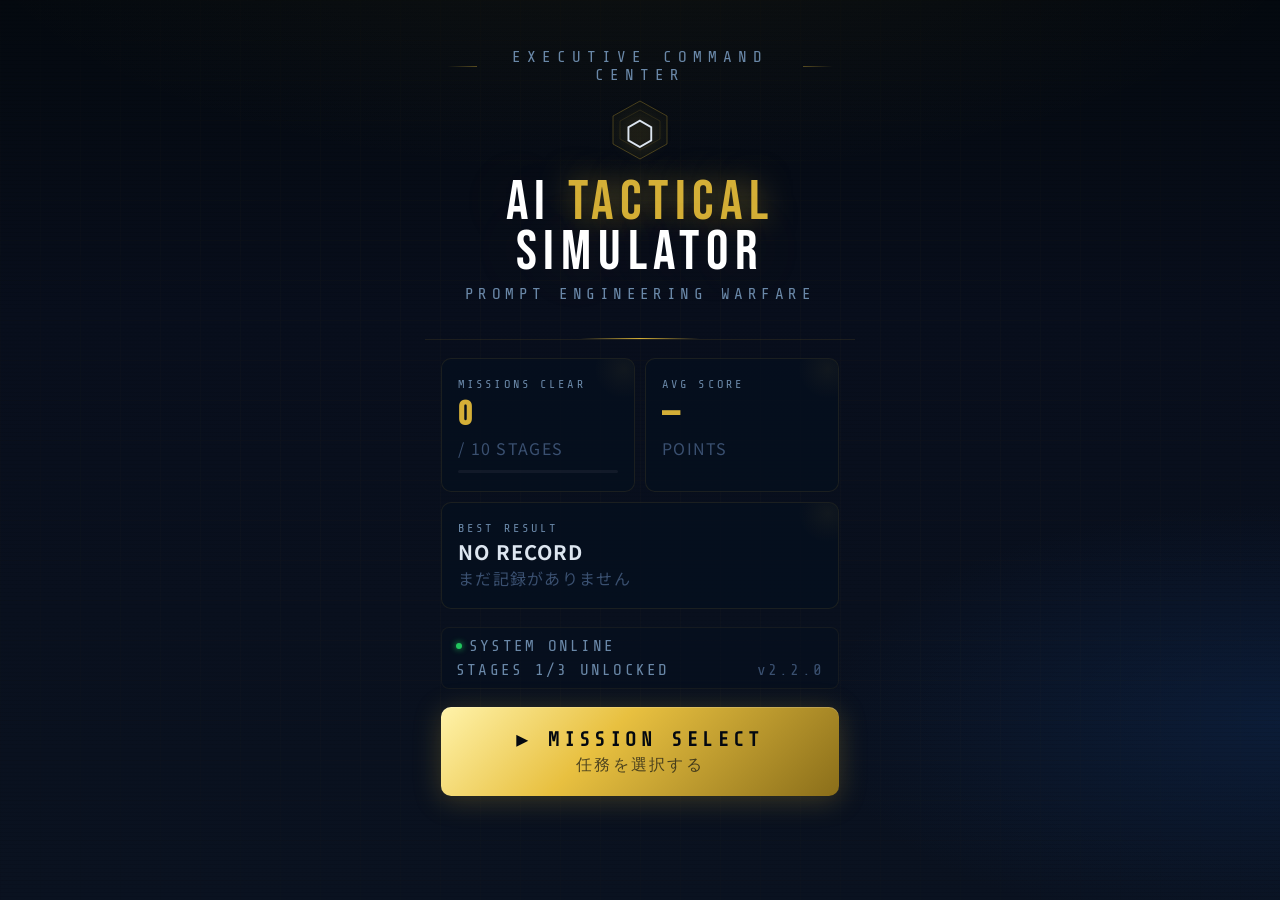
==== index.html @ 7d3348a4 "Add files via upload" ====
<!DOCTYPE html>
<html lang="ja">
<head>
<meta charset="UTF-8">
<meta name="viewport" content="width=device-width, initial-scale=1.0, maximum-scale=1.0">
<title>AI TACTICAL SIMULATOR</title>
<link rel="preconnect" href="https://fonts.googleapis.com">
<link href="https://fonts.googleapis.com/css2?family=Bebas+Neue&family=Noto+Sans+JP:wght@400;700;900&family=Share+Tech+Mono&display=swap" rel="stylesheet">
<link rel="stylesheet" href="style.css">
</head>
<body>

<!-- ── ATMOSPHERIC LAYERS ── -->
<div class="bg-layer"></div>
<div class="bg-grid"></div>
<div class="scanlines"></div>

<!-- ══════════════════════════════════
     BOOT SCREEN
══════════════════════════════════ -->
<div id="screen-boot" class="screen active">
  <div class="boot-hex">
    <svg viewBox="0 0 80 80" fill="none">
      <polygon points="40,4 72,22 72,58 40,76 8,58 8,22" stroke="rgba(212,175,55,.5)" stroke-width="1.5" fill="rgba(212,175,55,.04)"/>
      <polygon points="40,14 62,27 62,53 40,66 18,53 18,27" stroke="rgba(212,175,55,.2)" stroke-width=".8" fill="none"/>
    </svg>
    <span class="boot-hex-icon">⬡</span>
  </div>
  <div class="boot-title">AI <span>TACTICAL</span></div>
  <div class="boot-sub">SIMULATOR — PROMPT WARFARE SYSTEM</div>
  <div class="boot-bar-wrap"><div class="boot-bar" id="boot-bar"></div></div>
  <div class="boot-log" id="boot-log">INITIALIZING...</div>
</div>

<!-- ══════════════════════════════════
     HOME
══════════════════════════════════ -->
<div id="screen-home" class="screen">
  <div class="home-hero">
    <div class="hero-eyebrow">EXECUTIVE COMMAND CENTER</div>
    <div class="home-hex">
      <svg viewBox="0 0 64 64" fill="none">
        <polygon class="home-hex-spin" points="32,3 59,18 59,46 32,61 5,46 5,18" stroke="rgba(212,175,55,.3)" stroke-width="1" fill="rgba(212,175,55,.03)"/>
        <polygon points="32,12 52,23 52,41 32,52 12,41 12,23" stroke="rgba(212,175,55,.18)" stroke-width=".7" fill="none"/>
      </svg>
      <span class="home-hex-icon">⬡</span>
    </div>
    <div class="home-title">AI <span class="accent">TACTICAL</span><br>SIMULATOR</div>
    <div class="home-tagline">PROMPT ENGINEERING WARFARE</div>
  </div>

  <div class="home-stats">
    <div class="stat-card">
      <div class="s-label">MISSIONS CLEAR</div>
      <div class="s-val" id="stat-clear">0</div>
      <div class="s-unit">/ 10 STAGES</div>
      <div class="prog-wrap"><div class="prog-fill" id="prog-fill" style="width:0%"></div></div>
    </div>
    <div class="stat-card">
      <div class="s-label">AVG SCORE</div>
      <div class="s-val" id="stat-avg">—</div>
      <div class="s-unit">POINTS</div>
    </div>
    <div class="stat-card wide">
      <div class="s-label">BEST RESULT</div>
      <div class="s-val dim" id="stat-best">NO RECORD</div>
      <div class="s-unit" id="stat-best-sub">まだ記録がありません</div>
    </div>
  </div>

  <div id="last-result-box" class="last-result" style="display:none">
    <div class="lr-label">◈ LAST MISSION RESULT</div>
    <div class="lr-body" id="last-result-body"></div>
  </div>

  <!-- History -->
  <div class="history-panel" id="history-panel" style="display:none">
    <div class="history-header" onclick="toggleHistory()">
      <span class="history-title">◈ MISSION HISTORY</span>
      <span class="history-toggle" id="hist-toggle">▼</span>
    </div>
    <div class="history-body" id="hist-body"></div>
  </div>

  <div class="sys-bar">
    <div class="sys-dot-wrap">
      <div class="sys-dot"></div>
      <span class="sys-text">SYSTEM ONLINE</span>
    </div>
    <span class="sys-text" id="sys-stage-info">STAGE 01 / UNLOCKED</span>
    <span class="sys-text" style="color:var(--sub2)">v2.2.0</span>
  </div>

  <div class="home-cta">
    <button class="start-btn" onclick="goTo('screen-mission','right')">
      <span class="start-btn-main">▶ MISSION SELECT</span>
      <span class="start-btn-sub">任務を選択する</span>
    </button>
  </div>
</div>

<!-- ══════════════════════════════════
     MISSION SELECT
══════════════════════════════════ -->
<div id="screen-mission" class="screen">
  <div class="mission-topbar">
    <button class="back-btn" onclick="goTo('screen-home','left')">← HOME</button>
    <span class="tag">MISSION SELECT</span>
  </div>
  <div class="mission-head">
    <div class="mission-h2">任務を<span>選択</span>せよ</div>
    <div class="mission-desc">最適なプロンプトを構築し、AIの回答品質を最大化しろ。<br>27通りのコンボを制覇した者だけが次のステージへ進む。</div>
  </div>

  <div class="stage-list" id="stage-list">
    <!-- Stage cards rendered by JS -->
  </div>
</div>

<!-- ══════════════════════════════════
     SIMULATOR
══════════════════════════════════ -->
<div id="screen-sim" class="screen">
  <div class="sim-topbar">
    <button class="back-btn" onclick="goTo('screen-mission','left')">← MISSIONS</button>
    <div class="sim-stage-info">
      <div class="sim-stage-tag"><span class="tag" id="sim-stage-tag">STAGE 01</span></div>
      <div class="sim-title">AI <span>TACTICAL</span> SIM</div>
    </div>
  </div>
  <div class="divider divider-sim"></div>

  <div class="sim-body">
    <div class="original-box">
      <div class="orig-label" id="sim-orig-label">ORIGINAL TEXT — 改善前の文</div>
      <div class="orig-text" id="sim-orig-text">「すみません、資料遅れます。明日出します。」</div>
    </div>

    <div id="form-area">
      <div class="selector-group">
        <div class="selector-label">STANCE <span class="lbl-sub">思考の型</span></div>
        <div class="card-row" id="row-role">
          <div class="choice-card" role="button" tabindex="0" data-group="role" data-val="A1" onclick="selectCard(this)" onkeydown="if(event.key==='Enter'||event.key===' '){event.preventDefault();selectCard(this)}">
            <span class="c-icon">🧊</span><span class="c-name">冷徹</span><span class="c-sub">COLD</span>
          </div>
          <div class="choice-card" role="button" tabindex="0" data-group="role" data-val="A2" onclick="selectCard(this)" onkeydown="if(event.key==='Enter'||event.key===' '){event.preventDefault();selectCard(this)}">
            <span class="c-icon">🔥</span><span class="c-name">情熱</span><span class="c-sub">PASSION</span>
          </div>
          <div class="choice-card" role="button" tabindex="0" data-group="role" data-val="A3" onclick="selectCard(this)" onkeydown="if(event.key==='Enter'||event.key===' '){event.preventDefault();selectCard(this)}">
            <span class="c-icon">🔮</span><span class="c-name">知性</span><span class="c-sub">INTELLECT</span>
          </div>
        </div>
      </div>
      <div class="selector-group">
        <div class="selector-label">SITUATION <span class="lbl-sub">当面の課題</span></div>
        <div class="card-row" id="row-ctx">
          <div class="choice-card" role="button" tabindex="0" data-group="ctx" data-val="B1" onclick="selectCard(this)" onkeydown="if(event.key==='Enter'||event.key===' '){event.preventDefault();selectCard(this)}">
            <span class="c-icon">⏳</span><span class="c-name">期限交渉</span><span class="c-sub">DEADLINE</span>
          </div>
          <div class="choice-card" role="button" tabindex="0" data-group="ctx" data-val="B2" onclick="selectCard(this)" onkeydown="if(event.key==='Enter'||event.key===' '){event.preventDefault();selectCard(this)}">
            <span class="c-icon">🙇</span><span class="c-name">謝罪</span><span class="c-sub">APOLOGY</span>
          </div>
          <div class="choice-card" role="button" tabindex="0" data-group="ctx" data-val="B3" onclick="selectCard(this)" onkeydown="if(event.key==='Enter'||event.key===' '){event.preventDefault();selectCard(this)}">
            <span class="c-icon">🪞</span><span class="c-name">内省・整理</span><span class="c-sub">REFLECT</span>
          </div>
        </div>
      </div>
      <div class="selector-group" style="margin-bottom:0">
        <div class="selector-label">STRATEGY <span class="lbl-sub">攻略の制約</span></div>
        <div class="card-row" id="row-cst">
          <div class="choice-card" role="button" tabindex="0" data-group="cst" data-val="C1" onclick="selectCard(this)" onkeydown="if(event.key==='Enter'||event.key===' '){event.preventDefault();selectCard(this)}">
            <span class="c-icon">📐</span><span class="c-name">3ステップ</span><span class="c-sub">STEPS</span>
          </div>
          <div class="choice-card" role="button" tabindex="0" data-group="cst" data-val="C2" onclick="selectCard(this)" onkeydown="if(event.key==='Enter'||event.key===' '){event.preventDefault();selectCard(this)}">
            <span class="c-icon">🎯</span><span class="c-name">弱点指摘</span><span class="c-sub">WEAKNESS</span>
          </div>
          <div class="choice-card" role="button" tabindex="0" data-group="cst" data-val="C3" onclick="selectCard(this)" onkeydown="if(event.key==='Enter'||event.key===' '){event.preventDefault();selectCard(this)}">
            <span class="c-icon">💡</span><span class="c-name">共感訴求</span><span class="c-sub">EMPATHY</span>
          </div>
        </div>
      </div>

      <div class="prompt-wrap">
        <div class="prompt-box" id="prompt-box">
          <div class="prompt-header">
            <span class="prompt-title">⬡ CURRENT PROMPT — 構築中の指示</span>
            <span class="prompt-status" id="prompt-status">INCOMPLETE</span>
          </div>
          <div class="prompt-body">
            <div class="prompt-line"><span class="pl-key">[System]</span><span class="pl-colon">:</span><span id="pl-role" class="pl-empty">未選択…</span></div>
            <div class="prompt-line"><span class="pl-key">[Context]</span><span class="pl-colon">:</span><span id="pl-ctx" class="pl-empty">未選択…</span></div>
            <div class="prompt-line"><span class="pl-key">[Constraint]</span><span class="pl-colon">:</span><span id="pl-cst" class="pl-empty">未選択…</span></div>
            <div class="prompt-cmd" id="prompt-cmd">
              <span class="cmd-bracket">[命令]：</span><span id="cmd-pre1">以下のダメな回答を、</span><span id="cmd-role" class="cmd-empty-var">{STANCE}</span><span id="cmd-pre2">な語気で、</span><span id="cmd-ctx" class="cmd-empty-var">{SITUATION}</span><span id="cmd-pre3">の文脈に基づき、</span><span id="cmd-cst" class="cmd-empty-var">{STRATEGY}</span><span id="cmd-post">というルールで修正せよ。</span>
            </div>
          </div>
        </div>
      </div>

      <button class="run-btn" id="run-btn" disabled onclick="runAnalysis()">
        <span class="btn-main"><span class="btn-icon">⬡</span> EXECUTE SIMULATION</span>
        <span class="btn-sub">シミュレーション実行</span>
      </button>
    </div>

    <div id="thinking"><span id="think-text"></span><span class="cursor"></span></div>

    <div id="result">
      <div class="score-header">
        <div>
          <div class="score-label">SIMULATION SCORE</div>
          <div class="score-value"><span class="score-big" id="score-num">0</span><span class="score-max">/ 100</span></div>
          <div class="gauge-track"><div class="gauge-fill" id="gauge-fill"></div></div>
          <div class="gauge-labels"><span>0</span><span>25</span><span>50</span><span>75</span><span>100</span></div>
        </div>
        <div class="rank-stamp" id="rank-stamp"></div>
      </div>
      <div class="combo-label" id="combo-label"></div>
      <div class="compare-label">◈ PROMPT COMPARISON — 効果の対比</div>
      <div class="no-prompt-box">
        <div class="bp-tag">✕ NO PROMPT — AIへの丸投げ</div>
        <div class="bp-inst" id="no-prompt-inst">▷ 指示：「いい感じに修正して」</div>
        <div class="bp-answer" id="no-prompt-answer">「すみません、資料の提出が遅れます。明日お渡しいたします。」</div>
        <div class="bp-eval" id="no-prompt-eval">⚠ 評価：平凡。原因・代替案・期限の明示なし。相手に不安を与えるリスクあり。</div>
      </div>
      <div class="with-prompt-box">
        <div class="bp-tag">✔ WITH YOUR TACTICAL PROMPT — 戦略指示あり</div>
        <div class="bp-inst" id="with-inst">▷ 指示：構築中…</div>
        <div class="bp-answer" id="result-text"></div>
      </div>
      <div class="feedback-box" id="feedback-box">
        <div class="box-label" id="fb-label">TACTICAL FEEDBACK — なぜ②が優れているのか</div>
        <div class="fb-body" id="fb-text"></div>
        <div class="fb-points" id="fb-points"></div>
      </div>
      <button class="copy-prompt-btn" id="copy-prompt-btn" onclick="handleCopyPrompt()">
        <span id="copy-btn-icon">⚡</span>
        <span id="copy-btn-text">戦術プロンプトをコピーする</span>
      </button>
      <button class="share-btn" id="share-btn"><span style="font-weight:900;font-size:18px">𝕏</span> 結果をポストする</button>
      <button class="retry-btn" onclick="resetSim()">↩ RE-SIMULATE — 再シミュレーション</button>
    </div>
  </div>
</div>

<!-- Ad Overlay -->
<div id="ad-overlay">
  <div class="ad-box">
    <div class="ad-icon" id="ad-icon">⚙️</div>
    <div class="ad-title" id="ad-title">戦術データを抽出中...</div>
    <div class="ad-sub" id="ad-sub">広告読み込み中。しばらくお待ちください。<br>完了後、プロンプトが自動コピーされます。</div>
    <div class="ad-bar-wrap"><div class="ad-bar" id="ad-bar"></div></div>
    <div class="ad-timer" id="ad-timer">3秒後に解放...</div>
  </div>
</div>

<!-- Stage Eyecatch Overlay -->
<div id="eyecatch-overlay">
  <div class="ec-wipe"></div>
  <div class="ec-line ec-line-top"></div>
  <div class="ec-stage" id="ec-stage-num">STAGE 03</div>
  <div class="ec-title" id="ec-title-text">沈黙の会議室</div>
  <div class="ec-sub" id="ec-sub-text">SILENCE OF THE BOARDROOM</div>
  <div class="ec-line ec-line-bot"></div>
</div>

<!-- Unlock Toast -->
<div class="unlock-toast" id="unlock-toast">
  <span class="ut-icon">🔓</span>
  <div class="ut-text">
    <div class="ut-label">STAGE UNLOCKED</div>
    <div class="ut-title" id="ut-title">新しいミッションが解放された</div>
  </div>
</div>


<script src="data.js"></script>
<script src="script.js"></script>
</body>
</html>
---- style.css ----
*{box-sizing:border-box;margin:0;padding:0}
:root{
  --navy:#06101e;--navy2:#0a1628;--navy3:#0f1e38;
  --gold:#d4af37;--gold2:#f0d060;--gold3:#8a6e1a;--gold4:#fff3aa;
  --text:#dde6f0;--sub:#6a88a8;--sub2:#3a5070;
  --green:#22c55e;--red:#ef4444;--blue:#38bdf8;
  --s-color:#d4af37;--a-color:#60a5fa;--b-color:#a78bfa;--c-color:#f87171;
}
html{min-height:100%;scroll-behavior:smooth}
body{
  background:var(--navy);color:var(--text);
  font-family:'Noto Sans JP',sans-serif;
  min-height:100dvh;overflow-y:auto;-webkit-overflow-scrolling:touch;
  position:relative;overflow-x:hidden;
}

/* ── ATMOSPHERIC BG ── */
.bg-layer{
  position:fixed;inset:0;z-index:0;pointer-events:none;will-change:transform;
  background:
    radial-gradient(ellipse 90% 50% at 50% -10%,rgba(212,175,55,.055) 0%,transparent 60%),
    radial-gradient(ellipse 60% 40% at 100% 80%,rgba(14,40,80,.5) 0%,transparent 60%),
    linear-gradient(180deg,#04090f 0%,#080e1c 35%,#0a1220 100%);
}
.bg-grid{
  position:fixed;inset:0;z-index:0;pointer-events:none;opacity:.035;will-change:transform;
  background-image:
    linear-gradient(rgba(212,175,55,.8) 1px,transparent 1px),
    linear-gradient(90deg,rgba(212,175,55,.8) 1px,transparent 1px);
  background-size:40px 40px;
  mask-image:radial-gradient(ellipse 80% 80% at 50% 50%,black 30%,transparent 100%);
}
.scanlines{
  position:fixed;inset:0;z-index:0;pointer-events:none;
  background:repeating-linear-gradient(0deg,transparent,transparent 3px,rgba(0,0,0,.06) 3px,rgba(0,0,0,.06) 4px);
}

/* ══════════════════════════════════
   JOJO THEME — STAGE 03
══════════════════════════════════ */
/* ── Keyframes ── */
@keyframes gogoAnim{0%,100%{opacity:.32;transform:rotate(-13deg) scale(1)}50%{opacity:.52;transform:rotate(-13deg) scale(1.05)}}
@keyframes dodoAnim{0%,100%{opacity:.28;transform:rotate(13deg) scale(1)}50%{opacity:.46;transform:rotate(13deg) scale(1.05)}}
@keyframes jojoCardPulse{0%,100%{box-shadow:5px 5px 0 #000,0 0 0 rgba(255,234,0,0)}50%{box-shadow:5px 5px 0 #000,0 0 22px rgba(255,234,0,.55)}}
@keyframes jojoSelectFlash{0%{filter:brightness(1)}25%{filter:brightness(2.8)}100%{filter:brightness(1)}}
@keyframes jojoTitleWave{0%,100%{text-shadow:4px 4px 0 #ffea00,8px 8px 0 #000,0 0 40px rgba(255,234,0,.25)}50%{text-shadow:4px 4px 0 #ff0033,8px 8px 0 #000,0 0 55px rgba(255,0,51,.4)}}
@keyframes jojoRunPulse{0%,100%{box-shadow:5px 5px 0 #000,0 4px 22px rgba(255,234,0,.35)}50%{box-shadow:5px 5px 0 #000,0 4px 55px rgba(255,234,0,.8),0 0 0 3px rgba(255,234,0,.18)}}
@keyframes jojoHatchMove{from{background-position:0 0}to{background-position:28px 28px}}
@keyframes jojoSRankBurst{0%{opacity:0;transform:rotate(-3deg) scale(0)}40%{opacity:1;transform:rotate(-3deg) scale(1.3)}70%{transform:rotate(-3deg) scale(.95)}100%{transform:rotate(-3deg) scale(1);opacity:1}}
@keyframes jojoSRankGlow{0%,100%{box-shadow:5px 5px 0 #000,0 0 20px rgba(255,234,0,.5)}50%{box-shadow:5px 5px 0 #000,0 0 60px rgba(255,234,0,1),0 0 100px rgba(255,234,0,.4)}}
@keyframes jojoCardBorderFlash{0%,100%{border-color:rgba(255,234,0,.35)}50%{border-color:#ffea00}}

/* ── Base ── */
body.jojo-theme{
  background:#06000f;
  --gold:#ffea00;--gold2:#ffe44d;--gold3:#c8a000;--gold4:#fffacc;
  --navy:#06000f;--navy2:#0e0020;--navy3:#180038;
  --text:#f5f0ff;--sub:#c0a0e0;--sub2:#7a5aa0;
  --s-color:#ffea00;--a-color:#ff0033;--b-color:#cc00ff;--c-color:#888;
}

/* ── 背景 ── */
body.jojo-theme .bg-layer{
  background:
    radial-gradient(ellipse 80% 50% at 50% 0%,rgba(255,234,0,.07) 0%,transparent 55%),
    radial-gradient(ellipse 60% 60% at 0% 100%,rgba(180,0,80,.22) 0%,transparent 55%),
    radial-gradient(ellipse 50% 40% at 100% 0%,rgba(120,0,200,.16) 0%,transparent 50%),
    linear-gradient(180deg,#020006 0%,#06000f 45%,#0b0020 100%);
}

/* ── ハッチング斜線 (荒木風) ── */
body.jojo-theme .bg-grid{
  background-image:
    repeating-linear-gradient(
      -52deg,
      transparent,
      transparent 10px,
      rgba(255,234,0,.028) 10px,
      rgba(255,234,0,.028) 11px
    ),
    repeating-linear-gradient(
      38deg,
      transparent,
      transparent 18px,
      rgba(180,0,80,.018) 18px,
      rgba(180,0,80,.018) 19px
    );
  background-size:auto;
  opacity:1;
  animation:jojoHatchMove 8s linear infinite;
}

/* ── ゴゴゴゴ — 縦1列、画面左を支配 ── */
body.jojo-theme .bg-layer::before{
  content:'ゴ\Aゴ\Aゴ\Aゴ\Aゴ\Aゴ\Aゴ\Aゴ\Aゴ\Aゴ';
  white-space:pre;
  position:fixed;left:-4px;top:0%;
  font-family:'Noto Sans JP',sans-serif;font-weight:900;
  font-size:64px;letter-spacing:-.08em;line-height:1.1;
  color:rgba(255,234,0,.32);
  transform:rotate(-12deg);
  pointer-events:none;z-index:0;
  text-shadow:3px 3px 0 rgba(0,0,0,.9),-1px -1px 0 rgba(255,0,51,.15);
  animation:gogoAnim 2.8s ease-in-out infinite;
}
/* ── ドドドド — 右を支配 ── */
body.jojo-theme .bg-layer::after{
  content:'ド\Aド\Aド\Aド\Aド\Aド\Aド\Aド\Aド\Aド';
  white-space:pre;
  position:fixed;right:-4px;bottom:0%;
  font-family:'Noto Sans JP',sans-serif;font-weight:900;
  font-size:64px;letter-spacing:-.08em;line-height:1.1;
  color:rgba(255,0,51,.30);
  transform:rotate(12deg);
  pointer-events:none;z-index:0;
  text-shadow:3px 3px 0 rgba(0,0,0,.9),-1px -1px 0 rgba(255,234,0,.15);
  animation:dodoAnim 3.2s ease-in-out infinite;
}

body.jojo-theme .scanlines{
  background:repeating-linear-gradient(0deg,transparent,transparent 2px,rgba(80,0,120,.045) 2px,rgba(80,0,120,.045) 3px);
}

/* ── タイトル ── */
body.jojo-theme .sim-title{
  -webkit-text-stroke:3px #000;
  color:#fff;
  animation:jojoTitleWave 3.5s ease-in-out infinite;
  letter-spacing:.2em;
}
body.jojo-theme .sim-title span{color:#ffea00;-webkit-text-stroke:3px #000;}

/* ── タグ・ナビ ── */
body.jojo-theme .tag{color:#ffea00;border:2px solid rgba(255,234,0,.6);background:rgba(255,234,0,.1);font-weight:700;box-shadow:3px 3px 0 #000;letter-spacing:.3em;}
body.jojo-theme .divider{background:linear-gradient(90deg,transparent,#ffea00 25%,#ff0033 50%,#ffea00 75%,transparent);height:2px;opacity:.6;}
body.jojo-theme .back-btn{color:rgba(255,234,0,.75);border:2px solid rgba(255,234,0,.35);box-shadow:3px 3px 0 #000;}
body.jojo-theme .back-btn:hover{color:#ffea00;border-color:#ffea00;box-shadow:4px 4px 0 #000;}
body.jojo-theme .selector-label{color:#ffea00;-webkit-text-stroke:.5px #000;text-shadow:2px 2px 0 rgba(0,0,0,.9);}
body.jojo-theme .selector-label::before{background:#ffea00;box-shadow:0 0 8px #ffea00;}

/* ── カード：コミックパネル枠 ── */
body.jojo-theme .choice-card{
  border:3px solid rgba(255,234,0,.4);
  box-shadow:6px 6px 0 #000;
  background:linear-gradient(160deg,rgba(22,0,44,.97),rgba(12,0,28,.97));
  border-radius:4px;
  outline:1px solid rgba(0,0,0,.8);
  outline-offset:-4px;
  transition:transform .15s,box-shadow .15s,border-color .15s;
  animation:jojoCardBorderFlash 2.4s ease-in-out infinite;
}
body.jojo-theme .choice-card:nth-child(2){animation-delay:.5s}
body.jojo-theme .choice-card:nth-child(3){animation-delay:1s}
body.jojo-theme .card-row.has-sel .choice-card{animation:none}
body.jojo-theme .choice-card .c-name{font-size:13px;-webkit-text-stroke:.3px #000;}
body.jojo-theme .choice-card .c-sub{color:rgba(255,234,0,.6);font-size:10px;letter-spacing:.2em;}
body.jojo-theme .choice-card:hover:not(.selected){
  border-color:#ffea00;
  box-shadow:6px 6px 0 #000,0 0 24px rgba(255,234,0,.4);
  transform:translateY(-4px) translateX(-2px);
  outline-color:rgba(255,234,0,.3);
}
body.jojo-theme .choice-card.selected{
  background:linear-gradient(145deg,#c8a000,#ffea00,#ffe000)!important;
  box-shadow:6px 6px 0 #000,0 0 40px rgba(255,234,0,.7)!important;
  border:3px solid #000!important;
  outline:2px solid #ffea00!important;
  animation:jojoSelectFlash .3s ease,jojoCardPulse 1.8s ease-in-out infinite .3s!important;
}
body.jojo-theme .choice-card.selected .c-name{color:#000!important;-webkit-text-fill-color:#000!important;-webkit-text-stroke:.4px rgba(0,0,0,.5)!important;font-weight:900!important;}
body.jojo-theme .choice-card.selected .c-sub{color:rgba(0,0,0,.55)!important;-webkit-text-fill-color:rgba(0,0,0,.55)!important;}
body.jojo-theme .card-row.has-sel .choice-card:not(.selected){opacity:.18;box-shadow:3px 3px 0 #000;border-color:rgba(255,255,255,.04)!important;animation:none!important;}

/* ── Prompt box ── */
body.jojo-theme .prompt-box{border:2px solid rgba(255,234,0,.35);box-shadow:4px 4px 0 #000;}
body.jojo-theme .prompt-box.active{border-color:#ffea00;box-shadow:4px 4px 0 #000,0 0 30px rgba(255,234,0,.18);}
body.jojo-theme .prompt-header{background:rgba(255,234,0,.08);}
body.jojo-theme .prompt-title{color:#ffea00;}
body.jojo-theme .prompt-status.ready{color:#ffea00;text-shadow:0 0 10px rgba(255,234,0,.7);}
body.jojo-theme .original-box{border-left:4px solid rgba(255,0,51,.65);box-shadow:4px 4px 0 rgba(0,0,0,.8);}

/* ── Run ボタン ── */
body.jojo-theme .run-btn{
  background:linear-gradient(135deg,#fffacc 0%,#ffea00 30%,#e0c000 65%,#b89000 100%);
  box-shadow:6px 6px 0 #000,0 4px 22px rgba(255,234,0,.3);
  border-radius:4px;border:3px solid #000;
  animation:jojoRunPulse 1.8s ease-in-out infinite;
  outline:1px solid rgba(255,234,0,.5);outline-offset:2px;
}
body.jojo-theme .run-btn:not(:disabled):hover{transform:translateY(-3px) translateX(-2px);box-shadow:9px 9px 0 #000,0 8px 50px rgba(255,234,0,.7);animation:none;}
body.jojo-theme .run-btn:not(:disabled):active{transform:translateY(3px) translateX(3px);box-shadow:2px 2px 0 #000;animation:none;}
body.jojo-theme .run-btn:disabled{box-shadow:3px 3px 0 #000;animation:none;outline:none;}
body.jojo-theme .run-btn .btn-main{-webkit-text-stroke:.5px rgba(0,0,0,.5);}

/* ── Thinking ── */
body.jojo-theme #thinking{border-left:4px solid #ffea00;box-shadow:4px 4px 0 #000;background:rgba(8,0,18,.98);}
body.jojo-theme #think-text{color:#ffea00;}
body.jojo-theme .cursor{background:#ffea00;}

/* ── Score / Result ── */
body.jojo-theme .score-header{border-top:4px solid #ffea00;box-shadow:5px 5px 0 #000;}
body.jojo-theme .score-label{color:#ffea00;}
body.jojo-theme .score-big{color:#ffea00;-webkit-text-stroke:2px #000;text-shadow:4px 4px 0 #000;}
body.jojo-theme .score-max{color:rgba(255,234,0,.5);}

/* ── Sランク専用：スタンプが狂ったようにグローする ── */
body.jojo-theme .rank-stamp{-webkit-text-stroke:1.5px #000;box-shadow:4px 4px 0 #000;}
body.jojo-theme .rank-stamp.pop[style*="#d4af37"]{
  animation:stamp .38s cubic-bezier(.175,.885,.32,1.9) forwards,jojoSRankGlow 1.2s ease-in-out infinite .4s!important;
}

/* ── With-prompt / Feedback ── */
body.jojo-theme .with-prompt-box{border:2px solid #ffea00;box-shadow:5px 5px 0 #000;}
body.jojo-theme .with-prompt-box .bp-tag{background:rgba(255,234,0,.15);color:#ffea00;border-color:rgba(255,234,0,.55);box-shadow:2px 2px 0 #000;}
body.jojo-theme .feedback-box{border-left:4px solid #ffea00;box-shadow:5px 5px 0 #000;}
body.jojo-theme .box-label{color:#ffea00;text-shadow:2px 2px 0 rgba(0,0,0,.9);}
body.jojo-theme .box-label::before{background:#ffea00;box-shadow:0 0 8px #ffea00;}

/* ── Buttons ── */
body.jojo-theme .share-btn{border:2px solid #1d9bf0;box-shadow:4px 4px 0 #000;}
body.jojo-theme .retry-btn{border:2px solid rgba(255,234,0,.3);box-shadow:4px 4px 0 #000;color:rgba(255,234,0,.65);}
body.jojo-theme .retry-btn:hover{border-color:#ffea00;color:#ffea00;box-shadow:4px 4px 0 #000,0 0 16px rgba(255,234,0,.35);}

/* ── Misc ── */
body.jojo-theme .stat-card{border-color:rgba(255,234,0,.18);box-shadow:4px 4px 0 #000;}
body.jojo-theme .last-result{border-left:4px solid #ffea00;box-shadow:4px 4px 0 #000;}
body.jojo-theme .s-val{color:#ffea00;text-shadow:2px 2px 0 rgba(0,0,0,.7);}
body.jojo-theme .s-label{color:#c0a0e0;}
body.jojo-theme .unlock-toast{border:2px solid #ffea00;box-shadow:6px 6px 0 #000,0 0 30px rgba(255,234,0,.3);}
body.jojo-theme .ut-label{color:#ffea00;}
body.jojo-theme .home-hex-spin{stroke:rgba(255,234,0,.55)!important;}

/* stage card in mission screen when jojo bg is gone — keep neutral */

/* ══════════════════════════════════
   STAGE EYECATCH — 共通＋ジョジョ専用
══════════════════════════════════ */
#eyecatch-overlay{
  position:fixed;inset:0;z-index:9500;
  display:flex;flex-direction:column;align-items:center;justify-content:center;
  pointer-events:none;
  opacity:0;
}
/* 背景ワイプ — 左から右に黒が走る */
#eyecatch-overlay .ec-wipe{
  position:absolute;inset:0;
  background:#000;
  transform:scaleX(0);transform-origin:left center;
}
/* ステージ番号 */
#eyecatch-overlay .ec-stage{
  font-family:'Share Tech Mono',monospace;
  font-size:clamp(12px,3vw,16px);letter-spacing:.5em;
  color:rgba(255,255,255,.5);
  margin-bottom:8px;
  opacity:0;transform:translateY(12px);
  position:relative;z-index:1;
}
/* メインタイトル */
#eyecatch-overlay .ec-title{
  font-family:'Bebas Neue',sans-serif;
  font-size:clamp(32px,10vw,52px);
  letter-spacing:.12em;line-height:1;
  color:#fff;text-align:center;
  padding:0 20px;
  opacity:0;transform:translateY(20px) scaleY(.85);
  position:relative;z-index:1;
}
/* サブライン */
#eyecatch-overlay .ec-sub{
  font-family:'Share Tech Mono',monospace;
  font-size:clamp(10px,2.5vw,13px);letter-spacing:.3em;
  color:rgba(255,255,255,.45);
  margin-top:10px;
  opacity:0;transform:translateY(8px);
  position:relative;z-index:1;
}
/* ホリゾンタルライン */
#eyecatch-overlay .ec-line{
  position:absolute;left:0;right:0;height:2px;
  background:linear-gradient(90deg,transparent,currentColor,transparent);
  opacity:0;transform:scaleX(0);
}
#eyecatch-overlay .ec-line-top{top:calc(50% - 60px);color:rgba(255,255,255,.3);}
#eyecatch-overlay .ec-line-bot{bottom:calc(50% - 60px);color:rgba(255,255,255,.3);}

/* ── ジョジョ専用スタイル ── */
#eyecatch-overlay.jojo-ec .ec-wipe{background:#0a001a;}
#eyecatch-overlay.jojo-ec .ec-stage{color:rgba(255,234,0,.7);letter-spacing:.6em;}
#eyecatch-overlay.jojo-ec .ec-title{
  color:#ffea00;
  -webkit-text-stroke:3px #000;
  text-shadow:6px 6px 0 #000,0 0 60px rgba(255,234,0,.5);
}
#eyecatch-overlay.jojo-ec .ec-sub{color:rgba(255,234,0,.5);}
#eyecatch-overlay.jojo-ec .ec-line-top,
#eyecatch-overlay.jojo-ec .ec-line-bot{color:#ffea00;opacity:.0;}
/* ゴゴゴ背景文字 */
#eyecatch-overlay.jojo-ec::before{
  content:'ゴ\Aゴ\Aゴ\Aゴ\Aゴ\Aゴ\Aゴ\Aゴ';
  white-space:pre;
  position:absolute;left:-8px;top:0;
  font-family:'Noto Sans JP',sans-serif;font-weight:900;
  font-size:72px;letter-spacing:-.08em;line-height:1.08;
  color:rgba(255,234,0,.22);
  transform:rotate(-12deg);
  pointer-events:none;
  text-shadow:3px 3px 0 rgba(0,0,0,.9);
}
#eyecatch-overlay.jojo-ec::after{
  content:'ド\Aド\Aド\Aド\Aド\Aド\Aド\Aド';
  white-space:pre;
  position:absolute;right:-8px;bottom:0;
  font-family:'Noto Sans JP',sans-serif;font-weight:900;
  font-size:72px;letter-spacing:-.08em;line-height:1.08;
  color:rgba(255,0,51,.22);
  transform:rotate(12deg);
  pointer-events:none;
  text-shadow:3px 3px 0 rgba(0,0,0,.9);
}

/* ── SCREEN SYSTEM ── */
.screen{
  display:none;width:100%;max-width:430px;margin:0 auto;
  padding:0 0 90px;position:relative;z-index:1;
}
.screen.active{display:block}
/* slide transitions */
.screen.slide-in-right{animation:slideInR .32s cubic-bezier(.22,1,.36,1) both}
.screen.slide-in-left{animation:slideInL .32s cubic-bezier(.22,1,.36,1) both}
.screen.slide-out-right{animation:slideOutR .24s ease-in both}
.screen.slide-out-left{animation:slideOutL .24s ease-in both}
@keyframes slideInR{from{opacity:0;transform:translateX(40px)}to{opacity:1;transform:none}}
@keyframes slideInL{from{opacity:0;transform:translateX(-40px)}to{opacity:1;transform:none}}
@keyframes slideOutR{from{opacity:1;transform:none}to{opacity:0;transform:translateX(40px)}}
@keyframes slideOutL{from{opacity:1;transform:none}to{opacity:0;transform:translateX(-40px)}}

/* ── SHARED ── */
.tag{
  display:inline-block;font-size:16px;letter-spacing:.28em;
  color:var(--gold);border:1px solid rgba(212,175,55,.3);
  border-radius:2px;padding:3px 10px;background:rgba(212,175,55,.05);
  font-family:'Share Tech Mono',monospace;
}
.divider{height:1px;background:linear-gradient(90deg,transparent,rgba(212,175,55,.35) 30%,rgba(212,175,55,.35) 70%,transparent)}
.back-btn{
  display:inline-flex;align-items:center;gap:6px;
  font-size:20px;letter-spacing:.16em;color:rgba(212,175,55,.55);
  background:transparent;border:1px solid rgba(212,175,55,.15);
  border-radius:5px;padding:10px 16px;cursor:pointer;
  transition:all .2s;font-family:'Share Tech Mono',monospace;
}
.back-btn:hover{color:var(--gold);border-color:rgba(212,175,55,.4);background:rgba(212,175,55,.04)}
.back-btn svg{width:10px;height:10px;fill:currentColor}

/* ══════════════════════════════════
   BOOT SCREEN
══════════════════════════════════ */
#screen-boot{
  position:fixed;inset:0;z-index:9000;
  display:flex;flex-direction:column;align-items:center;justify-content:center;
  background:var(--navy);max-width:none;padding:0;
}
#screen-boot.active{display:flex}
.boot-hex{
  width:80px;height:80px;position:relative;
  display:flex;align-items:center;justify-content:center;margin-bottom:24px;
}
.boot-hex svg{position:absolute;inset:0;width:100%;height:100%}
.boot-hex-icon{font-size:40px;position:relative;z-index:1}
.boot-title{font-family:'Bebas Neue',sans-serif;font-size:40px;letter-spacing:.2em;color:#fff;margin-bottom:4px}
.boot-title span{color:var(--gold)}
.boot-sub{font-size:20px;letter-spacing:.3em;color:var(--sub);font-family:'Share Tech Mono',monospace;margin-bottom:40px}
.boot-bar-wrap{width:200px;height:3px;background:rgba(255,255,255,.07);border-radius:99px;overflow:hidden;margin-bottom:14px}
.boot-bar{height:100%;width:0%;background:linear-gradient(90deg,var(--gold3),var(--gold),var(--gold2));border-radius:99px;transition:width .05s linear}
.boot-log{font-size:20px;letter-spacing:.1em;color:var(--sub);font-family:'Share Tech Mono',monospace;height:16px;text-align:center}

/* ══════════════════════════════════
   HOME
══════════════════════════════════ */
.home-hero{
  position:relative;padding:48px 22px 36px;text-align:center;
  border-bottom:1px solid rgba(212,175,55,.1);overflow:hidden;
}
.home-hero::after{
  content:'';position:absolute;bottom:0;left:50%;transform:translateX(-50%);
  width:120px;height:1px;
  background:linear-gradient(90deg,transparent,var(--gold),transparent);
}
.hero-eyebrow{
  font-size:16px;letter-spacing:.38em;color:var(--sub);
  font-family:'Share Tech Mono',monospace;margin-bottom:14px;
  display:flex;align-items:center;justify-content:center;gap:12px;
}
.hero-eyebrow::before,.hero-eyebrow::after{
  content:'';height:1px;width:36px;
  background:linear-gradient(90deg,transparent,rgba(212,175,55,.4));
}
.hero-eyebrow::after{transform:scaleX(-1)}
.home-hex{
  width:64px;height:64px;margin:0 auto 16px;
  position:relative;display:flex;align-items:center;justify-content:center;
}
.home-hex svg{position:absolute;inset:0;width:100%;height:100%}
.home-hex-spin{animation:hexRotate 20s linear infinite;transform-origin:center}
.home-hex-icon{font-size:34px;position:relative;z-index:1;filter:drop-shadow(0 0 8px rgba(212,175,55,.6))}
@keyframes hexRotate{to{transform:rotate(360deg)}}
.home-title{
  font-family:'Bebas Neue',sans-serif;
  font-size:clamp(40px,11vw,56px);
  letter-spacing:.12em;line-height:.9;color:#fff;
  text-shadow:0 0 60px rgba(212,175,55,.15);margin-bottom:6px;
}
.home-title .accent{
  color:var(--gold);
  text-shadow:0 0 30px rgba(212,175,55,.5),0 0 80px rgba(212,175,55,.15);
}
.home-tagline{font-size:16px;letter-spacing:.28em;color:var(--sub);font-family:'Share Tech Mono',monospace}

/* stats */
.home-stats{padding:18px 16px;display:grid;grid-template-columns:1fr 1fr;gap:10px}
.stat-card{
  background:rgba(6,16,30,.8);border:1px solid rgba(212,175,55,.1);
  border-radius:10px;padding:18px 16px;position:relative;overflow:hidden;
  transition:border-color .25s,transform .25s;
}
.stat-card:hover{border-color:rgba(212,175,55,.25);transform:translateY(-1px)}
.stat-card::after{
  content:'';position:absolute;top:-20px;right:-20px;
  width:60px;height:60px;border-radius:50%;
  background:radial-gradient(circle,rgba(212,175,55,.06),transparent 70%);
}
.stat-card.wide{grid-column:1/-1}
.s-label{font-size:12px;letter-spacing:.26em;color:var(--sub);font-family:'Share Tech Mono',monospace;margin-bottom:7px}
.s-val{font-size:34px;font-weight:900;color:var(--gold);line-height:1;font-family:'Bebas Neue',sans-serif;letter-spacing:.05em}
.s-val.dim{color:var(--text);font-size:20px;margin-top:2px;font-family:'Noto Sans JP',sans-serif;font-weight:700}
.s-unit{font-size:16px;color:var(--sub2);margin-top:4px;letter-spacing:.08em}
.prog-wrap{margin-top:10px;height:3px;background:rgba(255,255,255,.05);border-radius:99px;overflow:hidden}
.prog-fill{height:100%;border-radius:99px;background:linear-gradient(90deg,var(--gold3),var(--gold),var(--gold2));transition:width 1s cubic-bezier(.22,1,.36,1)}

/* last result */
.last-result{
  margin:0 16px 14px;background:rgba(6,16,30,.8);
  border:1px solid rgba(212,175,55,.15);border-left:3px solid var(--gold);
  border-radius:10px;padding:14px 16px;
}
.lr-label{font-size:12px;letter-spacing:.26em;color:var(--gold);font-family:'Share Tech Mono',monospace;margin-bottom:8px}
.lr-body{font-size:12px;color:var(--sub);line-height:1.85}
.lr-body span{color:var(--text);font-weight:700}

/* history panel */
.history-panel{
  margin:0 16px 14px;
  background:rgba(6,16,30,.8);border:1px solid rgba(212,175,55,.1);border-radius:10px;overflow:hidden;
}
.history-header{
  display:flex;align-items:center;justify-content:space-between;
  padding:10px 14px;border-bottom:1px solid rgba(212,175,55,.08);
  background:rgba(212,175,55,.04);cursor:pointer;
  transition:background .2s;
}
.history-header:hover{background:rgba(212,175,55,.07)}
.history-title{font-size:16px;letter-spacing:.22em;color:var(--gold);font-family:'Share Tech Mono',monospace}
.history-toggle{font-size:14px;color:var(--sub);transition:transform .3s}
.history-toggle.open{transform:rotate(180deg)}
.history-body{max-height:0;overflow:hidden;transition:max-height .4s cubic-bezier(.22,1,.36,1)}
.history-body.open{max-height:400px}
.history-item{
  display:flex;align-items:center;justify-content:space-between;
  padding:10px 14px;border-bottom:1px solid rgba(255,255,255,.04);
  font-size:12px;transition:background .15s;
}
.history-item:last-child{border-bottom:none}
.history-item:hover{background:rgba(212,175,55,.03)}
.hi-combo{color:var(--sub);font-size:14px}
.hi-combo span{color:var(--text);font-weight:700}
.hi-score{display:flex;align-items:center;gap:6px}
.hi-pts{font-family:'Bebas Neue',sans-serif;font-size:12px;color:var(--gold)}
.hi-rank{font-size:16px;font-family:'Share Tech Mono',monospace;padding:2px 6px;border-radius:3px;border:1px solid currentColor}

/* system status */
.sys-bar{
  margin:0 16px 18px;padding:9px 14px;
  background:rgba(6,16,30,.6);border:1px solid rgba(212,175,55,.07);border-radius:8px;
  display:flex;align-items:center;justify-content:space-between;flex-wrap:wrap;gap:6px;
}
.sys-dot-wrap{display:flex;align-items:center;gap:7px}
.sys-dot{width:6px;height:6px;border-radius:50%;background:var(--green);box-shadow:0 0 6px var(--green);animation:dotBlink 2.5s ease-in-out infinite}
@keyframes dotBlink{0%,100%{opacity:1}50%{opacity:.4}}
.sys-text{font-size:16px;letter-spacing:.14em;color:var(--sub);font-family:'Share Tech Mono',monospace}

/* start btn */
.home-cta{padding:0 16px}
.start-btn{
  width:100%;padding:20px 20px;border:none;border-radius:10px;
  background:linear-gradient(135deg,var(--gold4) 0%,#e8c040 40%,var(--gold3) 100%);
  color:#030810;font-family:'Share Tech Mono',monospace;cursor:pointer;
  box-shadow:0 4px 28px rgba(212,175,55,.25),0 1px 0 rgba(255,255,255,.18) inset;
  transition:transform .12s,box-shadow .15s;
  position:relative;overflow:hidden;
  display:flex;flex-direction:column;align-items:center;gap:4px;
}
.start-btn::before{
  content:'';position:absolute;inset:0;
  background:linear-gradient(120deg,transparent 20%,rgba(255,255,255,.25) 50%,transparent 80%);
  transform:translateX(-100%);animation:btnShine 3.5s ease-in-out infinite;
}
@keyframes btnShine{0%,55%,100%{transform:translateX(-100%)}25%{transform:translateX(200%)}}
.start-btn-main{font-size:20px;font-weight:900;letter-spacing:.22em}
.start-btn-sub{font-size:16px;opacity:.65;letter-spacing:.14em}
.start-btn:hover{box-shadow:0 6px 40px rgba(212,175,55,.45);transform:translateY(-1px)}
.start-btn:active{transform:scale(.97) translateY(2px)}

/* ══════════════════════════════════
   MISSION SELECT
══════════════════════════════════ */
.mission-topbar{display:flex;align-items:center;justify-content:space-between;padding:20px 16px 0;margin-bottom:18px}
.mission-head{padding:0 16px 20px;border-bottom:1px solid rgba(212,175,55,.08)}
.mission-h2{font-family:'Bebas Neue',sans-serif;font-size:34px;letter-spacing:.1em;color:#fff;margin:8px 0 6px;line-height:1}
.mission-h2 span{color:var(--gold)}
.mission-desc{font-size:12px;color:var(--sub);line-height:1.75}
.stage-list{padding:16px;display:flex;flex-direction:column;gap:12px}
.stage-card{
  background:rgba(6,16,30,.85);border-radius:12px;padding:20px 18px;
  position:relative;overflow:hidden;transition:transform .22s,box-shadow .22s,opacity .22s;
}
.stage-card.unlocked{border:1px solid rgba(212,175,55,.28);cursor:pointer}
.stage-card.unlocked::before{
  content:'';position:absolute;inset:0;
  background:radial-gradient(ellipse at 0% 0%,rgba(212,175,55,.06),transparent 55%);
  pointer-events:none;
}
.stage-card.unlocked:hover{transform:translateY(-3px);box-shadow:0 10px 36px rgba(212,175,55,.14),0 0 0 1px rgba(212,175,55,.35)}
.stage-card.unlocked:active{transform:scale(.985)}
.stage-card.locked{border:1px solid rgba(255,255,255,.05);cursor:not-allowed;opacity:.45}
/* newly unlocked flash */
.stage-card.just-unlocked{animation:unlockFlash .8s ease forwards}
@keyframes unlockFlash{
  0%{box-shadow:0 0 0 rgba(212,175,55,0);border-color:rgba(212,175,55,.28)}
  30%{box-shadow:0 0 50px rgba(212,175,55,.6),0 0 0 2px var(--gold);border-color:var(--gold)}
  100%{box-shadow:0 0 20px rgba(212,175,55,.1);border-color:rgba(212,175,55,.28)}
}
.sc-top{display:flex;align-items:center;justify-content:space-between;margin-bottom:10px}
.sc-num{font-size:16px;letter-spacing:.3em;color:var(--gold);font-family:'Share Tech Mono',monospace}
.sc-badge{font-size:12px;letter-spacing:.12em;font-weight:700;padding:3px 9px;border-radius:3px;font-family:'Share Tech Mono',monospace}
.badge-open{background:rgba(34,197,94,.1);color:var(--green);border:1px solid rgba(34,197,94,.22)}
.badge-lock{background:rgba(255,255,255,.04);color:var(--sub2);border:1px solid rgba(255,255,255,.07)}
.badge-new{background:rgba(212,175,55,.15);color:var(--gold2);border:1px solid rgba(212,175,55,.4);animation:badgePulse 1.2s ease-in-out infinite}
@keyframes badgePulse{0%,100%{box-shadow:none}50%{box-shadow:0 0 8px rgba(212,175,55,.4)}}
.sc-title{font-size:20px;font-weight:900;color:#fff;letter-spacing:.03em;margin-bottom:6px}
.sc-desc{font-size:12px;color:var(--sub);line-height:1.7;margin-bottom:12px}
.sc-chips{display:flex;gap:7px;flex-wrap:wrap}
.sc-chip{font-size:12px;letter-spacing:.12em;color:var(--sub);padding:3px 9px;background:rgba(255,255,255,.04);border-radius:4px;border:1px solid rgba(255,255,255,.07);font-family:'Share Tech Mono',monospace}
.sc-chip.gold{color:var(--gold);background:rgba(212,175,55,.07);border-color:rgba(212,175,55,.18)}
.sc-score-badge{
  position:absolute;right:14px;bottom:14px;
  font-family:'Bebas Neue',sans-serif;font-size:12px;letter-spacing:.1em;
  padding:2px 8px;border-radius:4px;border:1px solid currentColor;
}
.sc-arrow{
  position:absolute;right:16px;bottom:16px;
  font-size:14px;color:rgba(212,175,55,.4);letter-spacing:.12em;
  font-family:'Share Tech Mono',monospace;transition:color .2s,right .2s;
}
.stage-card.unlocked:hover .sc-arrow{color:var(--gold);right:12px}

/* ══════════════════════════════════
   SIMULATOR
══════════════════════════════════ */
.sim-topbar{padding:18px 16px 0;display:flex;align-items:center;gap:10px}
.sim-stage-info{flex:1}
.sim-stage-tag{margin-bottom:6px}
.sim-title{font-family:'Bebas Neue',sans-serif;font-size:34px;letter-spacing:.14em;color:#fff;line-height:1}
.sim-title span{color:var(--gold)}
.divider-sim{margin:14px 16px}

.sim-body{padding:0 16px}

.original-box{
  background:rgba(6,14,26,.8);border:1px solid rgba(255,255,255,.07);
  border-left:3px solid rgba(58,80,112,.7);border-radius:8px;
  padding:14px 16px;margin-bottom:20px;
}
.orig-label{font-size:12px;letter-spacing:.24em;color:var(--sub2);font-family:'Share Tech Mono',monospace;font-weight:700;margin-bottom:7px;display:flex;align-items:center;gap:5px}
.orig-label::before{content:'';width:3px;height:8px;border-radius:1px;background:var(--sub2);display:inline-block}
.orig-text{font-size:20px;color:rgba(221,230,240,.5);font-style:italic;line-height:1.65}

/* selectors */
.selector-group{margin-bottom:14px}
.selector-label{
  font-size:12px;letter-spacing:.28em;color:var(--gold);
  text-transform:uppercase;margin-bottom:8px;font-weight:700;
  display:flex;align-items:center;gap:7px;
  font-family:'Share Tech Mono',monospace;
}
.selector-label::before{content:'';display:inline-block;width:2px;height:10px;background:var(--gold);border-radius:1px}
.lbl-sub{font-weight:400;letter-spacing:.06em;color:var(--sub2);font-size:16px;text-transform:none;font-family:'Noto Sans JP',sans-serif}
.card-row{display:flex;gap:7px}
.choice-card{
  flex:1;min-height:80px;border-radius:9px;cursor:pointer;
  border:1px solid rgba(212,175,55,.13);
  display:flex;flex-direction:column;align-items:center;justify-content:center;
  gap:5px;padding:10px 5px;
  background:rgba(10,20,38,.9);
  user-select:none;-webkit-tap-highlight-color:transparent;
  position:relative;overflow:hidden;
  transition:transform .2s,box-shadow .2s,opacity .2s,border-color .2s,background .2s;
}
.choice-card .c-icon{font-size:22px;line-height:1;display:block;transition:transform .2s}
.choice-card .c-name{font-size:13px;font-weight:700;letter-spacing:.03em;display:block;text-align:center;color:var(--text);position:relative;z-index:1;transition:color .2s}
.choice-card .c-sub{font-size:11px;letter-spacing:.14em;display:block;color:var(--sub);font-family:'Share Tech Mono',monospace;position:relative;z-index:1;transition:color .2s}
/* hover */
.choice-card:hover:not(.selected){
  border-color:rgba(212,175,55,.3);transform:translateY(-2px);
  box-shadow:0 6px 16px rgba(0,0,0,.3);
}
.choice-card:hover .c-icon{transform:scale(1.15)}
/* selected */
.choice-card.selected{
  transform:translateY(-4px);
  box-shadow:0 0 0 2px rgba(212,175,55,.7),0 0 24px rgba(212,175,55,.35),0 8px 24px rgba(0,0,0,.5);
  border:2px solid var(--gold2)!important;
  background:linear-gradient(145deg,#c49a20,#d4af37)!important;
}
.choice-card.selected .c-name{color:#000!important;font-weight:900!important;-webkit-text-fill-color:#000!important}
.choice-card.selected .c-sub{color:rgba(0,0,0,.5)!important;-webkit-text-fill-color:rgba(0,0,0,.5)!important}
.choice-card.selected .c-icon{transform:scale(1.1)}
/* dim others */
.card-row.has-sel .choice-card:not(.selected){opacity:.3;transform:scale(.94);border-color:rgba(255,255,255,.04)!important}
/* ripple on select */
.choice-card::after{
  content:'';position:absolute;inset:0;border-radius:9px;
  background:radial-gradient(circle at 50% 50%,rgba(255,255,255,.35),transparent 70%);
  opacity:0;pointer-events:none;
}
.choice-card.selected::after{animation:selectRipple .5s ease forwards}
@keyframes selectRipple{0%{opacity:.8;transform:scale(0)}100%{opacity:0;transform:scale(2.5)}}
.choice-card:active{transform:scale(.91)!important;opacity:.7!important}

/* prompt box */
.prompt-wrap{margin:16px 0}
.prompt-box{
  border:1px solid rgba(212,175,55,.22);border-radius:9px;
  background:rgba(4,10,20,.95);overflow:hidden;transition:box-shadow .4s;
}
.prompt-box.active{box-shadow:0 0 0 1px rgba(212,175,55,.35),0 0 24px rgba(212,175,55,.1)}
.prompt-header{
  display:flex;align-items:center;justify-content:space-between;
  padding:8px 13px;border-bottom:1px solid rgba(212,175,55,.1);
  background:rgba(212,175,55,.04);
}
.prompt-title{font-size:12px;letter-spacing:.22em;color:var(--gold);font-family:'Share Tech Mono',monospace}
.prompt-status{font-size:12px;letter-spacing:.14em;color:var(--sub);font-family:'Share Tech Mono',monospace;transition:color .3s}
.prompt-status.ready{color:var(--green)}
.prompt-body{padding:14px;font-family:'Share Tech Mono',monospace;font-size:14px;line-height:1.95;min-height:80px}
.prompt-line{display:flex;flex-wrap:wrap;gap:3px;margin-bottom:2px;align-items:baseline}
.pl-key{color:#7dd3fc;white-space:nowrap}
.pl-colon{color:var(--sub2);margin:0 2px}
.pl-val{color:var(--gold2);font-weight:700}
.pl-empty{color:rgba(148,163,184,.25);font-style:italic}
.prompt-cmd{
  margin-top:10px;padding:9px 10px;
  background:rgba(0,0,0,.35);border-radius:5px;border-left:2px solid rgba(212,175,55,.35);
  font-size:14px;line-height:1.85;color:rgba(221,230,240,.6);
}
.cmd-bracket{color:rgba(212,175,55,.5)}
.cmd-var{color:var(--gold2);font-weight:700}
.cmd-empty-var{color:rgba(148,163,184,.25);font-style:italic}

/* run btn */
.run-btn{
  width:100%;padding:18px 14px;border:none;border-radius:9px;
  background:linear-gradient(135deg,var(--gold4) 0%,#ddb830 50%,#8a6e1a 100%);
  color:#030810;cursor:pointer;
  box-shadow:0 4px 22px rgba(212,175,55,.22);
  transition:transform .12s,box-shadow .15s,opacity .2s;
  position:relative;overflow:hidden;
  display:flex;flex-direction:column;align-items:center;gap:3px;
}
.run-btn .btn-main{font-size:14px;font-weight:900;letter-spacing:.2em;font-family:'Share Tech Mono',monospace}
.run-btn .btn-sub{font-size:16px;font-weight:600;letter-spacing:.14em;opacity:.6}
.run-btn:not(:disabled){animation:btnPulse 3s ease-in-out infinite}
@keyframes btnPulse{0%,100%{box-shadow:0 4px 22px rgba(212,175,55,.22)}50%{box-shadow:0 4px 36px rgba(212,175,55,.55),0 0 0 3px rgba(212,175,55,.08)}}
.run-btn:disabled{opacity:.32;cursor:not-allowed;animation:none}
.run-btn:not(:disabled):hover{transform:translateY(-1px);box-shadow:0 8px 32px rgba(212,175,55,.4)}
.run-btn:not(:disabled):active{transform:scale(.97) translateY(2px);animation:none}
.btn-icon{display:inline-block;margin-right:5px}
.run-btn.analyzing .btn-icon{animation:spin .65s linear infinite}
@keyframes spin{to{transform:rotate(360deg)}}

/* thinking */
#thinking{
  display:none;margin-top:14px;
  background:rgba(4,10,20,.95);border:1px solid rgba(212,175,55,.18);border-left:3px solid var(--gold);
  border-radius:7px;padding:14px 15px;
  font-size:14px;color:#7dd3fc;font-family:'Share Tech Mono',monospace;line-height:2.1;
}
.cursor{display:inline-block;width:7px;height:12px;background:#7dd3fc;vertical-align:text-bottom;animation:blink .65s steps(1) infinite}
@keyframes blink{0%,100%{opacity:1}50%{opacity:0}}

/* result */
#result{display:none;margin-top:18px}
#result.bounce-in{animation:bounceIn .52s cubic-bezier(.175,.885,.32,1.4) both}
@keyframes bounceIn{0%{transform:scale(.76) translateY(26px);opacity:0}55%{transform:scale(1.04) translateY(-4px);opacity:1}75%{transform:scale(.98) translateY(2px)}100%{transform:scale(1);opacity:1}}

.score-header{
  background:rgba(4,10,20,.95);border:1px solid rgba(212,175,55,.18);border-top:3px solid var(--gold);
  border-radius:9px;padding:18px 16px;margin-bottom:14px;
  display:flex;align-items:center;justify-content:space-between;
}
.score-label{font-size:12px;letter-spacing:.28em;color:var(--gold);font-family:'Share Tech Mono',monospace;margin-bottom:5px}
.score-value{display:flex;align-items:baseline;gap:4px}
.score-big{font-size:52px;font-weight:900;color:#fff;line-height:1;font-family:'Bebas Neue',sans-serif}
.score-max{font-size:14px;color:var(--sub)}
.rank-stamp{font-size:18px;font-weight:900;letter-spacing:.1em;padding:4px 12px;border-radius:4px;border:2.5px solid currentColor;transform:rotate(-3deg) scale(0);opacity:0;transform-origin:center;font-family:'Bebas Neue',sans-serif}
.rank-stamp.pop{animation:stamp .38s cubic-bezier(.175,.885,.32,1.9) forwards}
@keyframes stamp{0%{transform:rotate(-3deg) scale(2.2);opacity:0}60%{transform:rotate(-3deg) scale(.92);opacity:1}80%{transform:rotate(-3deg) scale(1.06)}100%{transform:rotate(-3deg) scale(1);opacity:1}}
.gauge-track{height:5px;background:rgba(255,255,255,.05);border-radius:99px;overflow:hidden;margin-top:8px}
.gauge-fill{height:100%;width:0%;border-radius:99px;transition:width 1.1s cubic-bezier(.22,1,.36,1);position:relative}
.gauge-fill::after{content:'';position:absolute;right:0;top:0;bottom:0;width:10px;background:rgba(255,255,255,.45);filter:blur(2px)}
.gauge-labels{display:flex;justify-content:space-between;font-size:12px;color:var(--sub2);margin-top:3px;font-family:'Share Tech Mono',monospace}
.combo-label{font-size:14px;color:var(--sub);margin:7px 0 12px;letter-spacing:.04em}
.combo-label span{color:var(--gold);font-weight:700}
.combo-id{font-size:16px;color:rgba(148,163,184,.3);margin-left:5px;font-family:'Share Tech Mono',monospace}
.compare-label{font-size:12px;letter-spacing:.24em;color:var(--sub2);text-align:center;margin-bottom:10px;padding:5px 0;border-top:1px solid rgba(255,255,255,.05);border-bottom:1px solid rgba(255,255,255,.05);font-family:'Share Tech Mono',monospace}

.no-prompt-box{background:rgba(30,42,62,.75);border:1px solid rgba(100,130,160,.25);border-left:3px solid #4a6080;border-radius:8px;padding:16px;margin-bottom:12px;opacity:1}
.no-prompt-box .bp-tag{display:inline-block;font-size:12px;letter-spacing:.14em;font-weight:700;background:rgba(100,130,160,.18);color:#8aa8c8;border:1px solid rgba(100,130,160,.35);border-radius:3px;padding:2px 8px;margin-bottom:8px;font-family:'Share Tech Mono',monospace}
.no-prompt-box .bp-inst{font-size:20px;color:rgba(160,185,210,.75);font-family:'Share Tech Mono',monospace;margin-bottom:8px;padding:6px 9px;background:rgba(0,0,0,.25);border-radius:4px;border-left:2px solid #4a6080}
.no-prompt-box .bp-answer{font-size:16px;color:rgba(200,215,230,.8);line-height:1.8;font-style:italic;margin-bottom:10px}
.no-prompt-box .bp-eval{font-size:14px;color:#7a9ab8;padding:5px 9px;background:rgba(0,0,0,.2);border-radius:4px;border-left:2px solid #3a5878}

.with-prompt-box{background:rgba(4,10,20,.95);border:1.5px solid var(--gold);border-radius:8px;padding:16px;margin-bottom:12px;position:relative;overflow:hidden;opacity:0}
.with-prompt-box.revealed{animation:withFlash .65s ease forwards}
@keyframes withFlash{0%{opacity:0;box-shadow:none}25%{opacity:1;box-shadow:0 0 50px rgba(212,175,55,.55),0 0 100px rgba(212,175,55,.15)}100%{opacity:1;box-shadow:0 0 22px rgba(212,175,55,.08)}}
.with-prompt-box::before{content:'';position:absolute;inset:0;background:radial-gradient(ellipse at top,rgba(212,175,55,.04),transparent 65%);pointer-events:none}
.with-prompt-box .bp-tag{display:inline-block;font-size:12px;letter-spacing:.14em;font-weight:700;background:rgba(212,175,55,.1);color:var(--gold2);border:1px solid rgba(212,175,55,.3);border-radius:3px;padding:2px 8px;margin-bottom:8px;font-family:'Share Tech Mono',monospace}
.with-prompt-box .bp-inst{font-size:20px;color:rgba(212,175,55,.6);font-family:'Share Tech Mono',monospace;margin-bottom:8px;padding:6px 9px;background:rgba(212,175,55,.05);border-radius:4px;border-left:2px solid var(--gold)}
.with-prompt-box .bp-answer{font-size:16px;color:var(--text);line-height:1.75;font-style:italic}
.type-cursor{display:inline-block;width:2px;height:1em;background:var(--text);vertical-align:text-bottom;margin-left:1px;animation:blink .6s steps(1) infinite}

.feedback-box{position:relative;overflow:hidden;background:rgba(4,10,20,.9);border:1px solid rgba(212,175,55,.16);border-left:3px solid var(--gold);border-radius:8px;padding:18px;margin-bottom:16px;opacity:0;transition:opacity .9s ease}
.feedback-box.visible{opacity:1}
.box-label{font-size:12px;letter-spacing:.24em;font-weight:700;margin-bottom:9px;display:flex;align-items:center;gap:6px;color:var(--gold);font-family:'Share Tech Mono',monospace}
.box-label::before{content:'';width:3px;height:9px;border-radius:1px;background:var(--gold);display:inline-block}
.fb-body{font-size:16px;color:var(--sub);line-height:1.82}
.fb-points{margin-top:11px;display:flex;flex-direction:column;gap:8px}
.fb-point{font-size:12px;color:rgba(221,230,240,.68);line-height:1.68;padding-left:10px;border-left:2px solid rgba(212,175,55,.3)}
.fb-point strong{color:var(--gold2);font-size:16px;display:block;margin-bottom:3px;letter-spacing:.12em;font-family:'Share Tech Mono',monospace}

/* unlock notification */
.unlock-toast{
  position:fixed;top:20px;left:50%;transform:translateX(-50%) translateY(-80px);
  background:linear-gradient(135deg,rgba(8,18,34,.95),rgba(12,24,44,.95));
  border:1px solid var(--gold);border-radius:10px;
  padding:14px 20px;z-index:8000;
  display:flex;align-items:center;gap:12px;
  box-shadow:0 8px 32px rgba(0,0,0,.5),0 0 30px rgba(212,175,55,.2);
  transition:transform .4s cubic-bezier(.22,1,.36,1),opacity .4s;opacity:0;
  min-width:260px;max-width:340px;
}
.unlock-toast.show{transform:translateX(-50%) translateY(0);opacity:1}
.unlock-toast.hide{transform:translateX(-50%) translateY(-80px);opacity:0}
.ut-icon{font-size:22px}
.ut-text{flex:1}
.ut-label{font-size:16px;letter-spacing:.2em;color:var(--gold);font-family:'Share Tech Mono',monospace;margin-bottom:3px}
.ut-title{font-size:20px;font-weight:700;color:#fff}

/* share + retry */
/* copy prompt btn */
.copy-prompt-btn{
  width:100%;background:rgba(4,10,20,.92);
  border:1.5px solid rgba(212,175,55,.45);color:var(--gold);
  font-size:13px;font-weight:700;letter-spacing:.12em;
  border-radius:8px;padding:13px;cursor:pointer;
  display:flex;align-items:center;justify-content:center;gap:8px;
  transition:background .2s,transform .1s,border-color .2s,opacity .2s;
  font-family:'Share Tech Mono',monospace;margin-bottom:8px;
  position:relative;overflow:hidden;
}
.copy-prompt-btn:hover{background:rgba(212,175,55,.08);border-color:var(--gold);}
.copy-prompt-btn:active{transform:scale(.96);}
.copy-prompt-btn.locked{border-color:rgba(212,175,55,.2);color:rgba(212,175,55,.45);}
.copy-prompt-btn.locked:hover{background:rgba(212,175,55,.04);border-color:rgba(212,175,55,.35);color:rgba(212,175,55,.7);}
.copy-prompt-btn.done{border-color:var(--green);color:var(--green);}
/* jojo overrides */
body.jojo-theme .copy-prompt-btn{border-color:rgba(255,234,0,.45);color:#ffea00;box-shadow:3px 3px 0 #000;background:rgba(8,0,18,.92);}
body.jojo-theme .copy-prompt-btn:hover{background:rgba(255,234,0,.08);border-color:#ffea00;}
body.jojo-theme .copy-prompt-btn.locked{border-color:rgba(255,234,0,.2);color:rgba(255,234,0,.4);}
body.jojo-theme .copy-prompt-btn.done{border-color:#22c55e;color:#22c55e;}

/* ad overlay */
#ad-overlay{
  position:fixed;inset:0;z-index:8500;
  background:rgba(0,0,0,.88);
  display:flex;flex-direction:column;align-items:center;justify-content:center;
  gap:20px;opacity:0;pointer-events:none;
  transition:opacity .3s ease;
}
#ad-overlay.show{opacity:1;pointer-events:all;}
.ad-box{
  background:rgba(6,16,30,.98);border:1px solid rgba(212,175,55,.35);
  border-radius:12px;padding:28px 28px 24px;
  width:min(320px,90vw);text-align:center;
  box-shadow:0 20px 60px rgba(0,0,0,.6);
}
body.jojo-theme .ad-box{border-color:rgba(255,234,0,.45);box-shadow:6px 6px 0 #000,0 20px 60px rgba(0,0,0,.7);}
.ad-icon{font-size:32px;margin-bottom:10px;}
.ad-title{font-family:'Share Tech Mono',monospace;font-size:13px;letter-spacing:.22em;color:var(--gold);margin-bottom:6px;}
body.jojo-theme .ad-title{color:#ffea00;}
.ad-sub{font-size:12px;color:var(--sub);letter-spacing:.06em;margin-bottom:20px;line-height:1.7;}
.ad-bar-wrap{height:6px;background:rgba(255,255,255,.06);border-radius:99px;overflow:hidden;}
.ad-bar{height:100%;width:0%;border-radius:99px;
  background:linear-gradient(90deg,var(--gold3),var(--gold),var(--gold2));
  transition:width 3s linear;}
body.jojo-theme .ad-bar{background:linear-gradient(90deg,#c8a000,#ffea00,#fffacc);}
.ad-timer{font-family:'Share Tech Mono',monospace;font-size:11px;color:var(--sub2);margin-top:8px;letter-spacing:.14em;}

.share-btn:hover{background:rgba(29,155,240,.1)}
.share-btn:active{transform:scale(.96)}
.retry-btn{width:100%;background:transparent;border:1px solid rgba(212,175,55,.18);color:rgba(212,175,55,.55);font-size:20px;border-radius:8px;padding:12px;cursor:pointer;margin-top:8px;letter-spacing:.16em;transition:all .2s;font-family:'Share Tech Mono',monospace}
.retry-btn:hover{border-color:var(--gold);color:var(--gold);background:rgba(212,175,55,.03)}
.retry-btn:active{transform:scale(.96)}

/* particles */
.particle{position:fixed;pointer-events:none;border-radius:50%;z-index:9999;animation:particleFly var(--dur,1s) ease-out forwards}
@keyframes particleFly{0%{transform:translate(0,0) scale(1);opacity:1}80%{opacity:.4}100%{transform:translate(var(--tx,0px),var(--ty,-80px)) scale(0);opacity:0}}

.prompt-fly{position:fixed;z-index:1000;pointer-events:none;font-size:20px;color:var(--gold2);font-family:'Share Tech Mono',monospace;white-space:normal;opacity:1}
@keyframes flyUp{0%{opacity:1;transform:translateY(0) scale(1)}60%{opacity:.7;transform:translateY(-110px) scale(.6)}100%{opacity:0;transform:translateY(-210px) scale(.25)}}

/* rank colors utility */
.rank-s{color:var(--s-color)} .rank-a{color:var(--a-color)} .rank-b{color:var(--b-color)} .rank-c{color:var(--c-color)}
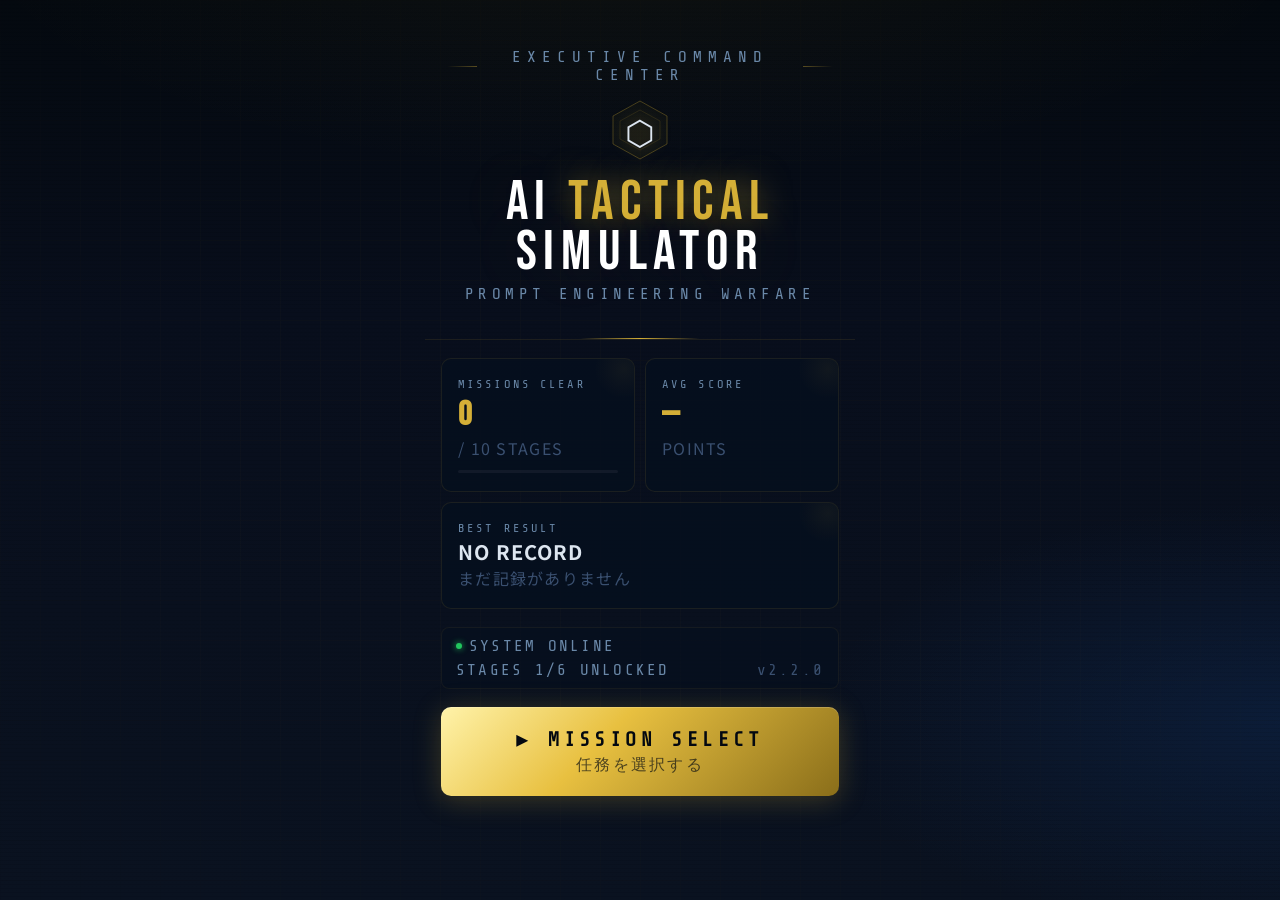
==== commit d6f71dee: "Organize stages into multiple pages with navigation controls Implement pagination for the stage sele" ====
--- a/index.html
+++ b/index.html
@@ -4,6 +4,18 @@
 <meta charset="UTF-8">
 <meta name="viewport" content="width=device-width, initial-scale=1.0, maximum-scale=1.0">
 <title>AI TACTICAL SIMULATOR</title>
+<!-- OGP / SNS Card -->
+<meta property="og:type" content="website">
+<meta property="og:title" content="AI TACTICAL SIMULATOR — PROMPT WARFARE SYSTEM">
+<meta property="og:description" content="AIプロンプト戦術シミュレーター。あなたの選択は「黄金の精神」か「再起不能」か。今すぐ戦術を試せ。">
+<meta property="og:image" content="https://super-duper-happiness-navy.vercel.app/og-image.png">
+<meta property="og:image:width" content="1200">
+<meta property="og:image:height" content="630">
+<meta property="og:url" content="https://super-duper-happiness-navy.vercel.app">
+<meta name="twitter:card" content="summary_large_image">
+<meta name="twitter:title" content="AI TACTICAL SIMULATOR — PROMPT WARFARE SYSTEM">
+<meta name="twitter:description" content="AIプロンプト戦術シミュレーター。あなたの選択は「黄金の精神」か「再起不能」か。今すぐ戦術を試せ。">
+<meta name="twitter:image" content="https://super-duper-happiness-navy.vercel.app/og-image.png">
 <link rel="preconnect" href="https://fonts.googleapis.com">
 <link href="https://fonts.googleapis.com/css2?family=Bebas+Neue&family=Noto+Sans+JP:wght@400;700;900&family=Share+Tech+Mono&display=swap" rel="stylesheet">
 <link rel="stylesheet" href="style.css">
@@ -115,6 +127,19 @@
   <div class="stage-list" id="stage-list">
     <!-- Stage cards rendered by JS -->
   </div>
+
+  <div id="mission-page-nav" class="mission-page-nav" style="display:none;"></div>
+
+  <div id="amazon-unlock-area" class="amazon-unlock-area" style="display:none;">
+    <button class="amazon-unlock-btn" onclick="openAmazonAndUnlock()">
+      <span class="amazon-btn-icon">📖</span>
+      <span class="amazon-btn-text">聖なる知恵を授かる（Amazonおすすめ本）</span>
+    </button>
+  </div>
+
+  <footer class="site-footer">
+    <a href="privacy.html" class="footer-link">プライバシーポリシー</a>
+  </footer>
 </div>
 
 <!-- ══════════════════════════════════
@@ -237,7 +262,7 @@
         <span id="copy-btn-icon">⚡</span>
         <span id="copy-btn-text">戦術プロンプトをコピーする</span>
       </button>
-      <button class="share-btn" id="share-btn"><span style="font-weight:900;font-size:18px">𝕏</span> 結果をポストする</button>
+      <button class="share-btn" id="share-btn"><span style="font-weight:900;font-size:22px">𝕏</span> 結果をポストする</button>
       <button class="retry-btn" onclick="resetSim()">↩ RE-SIMULATE — 再シミュレーション</button>
     </div>
   </div>
@@ -248,7 +273,7 @@
   <div class="ad-box">
     <div class="ad-icon" id="ad-icon">⚙️</div>
     <div class="ad-title" id="ad-title">戦術データを抽出中...</div>
-    <div class="ad-sub" id="ad-sub">広告読み込み中。しばらくお待ちください。<br>完了後、プロンプトが自動コピーされます。</div>
+    <div class="ad-sub" id="ad-sub">おすすめ本を確認中…<br>完了後、プロンプトが自動コピーされます。</div>
     <div class="ad-bar-wrap"><div class="ad-bar" id="ad-bar"></div></div>
     <div class="ad-timer" id="ad-timer">3秒後に解放...</div>
   </div>
--- a/style.css
+++ b/style.css
@@ -533,6 +533,54 @@
 .stage-card.unlocked:hover{transform:translateY(-3px);box-shadow:0 10px 36px rgba(212,175,55,.14),0 0 0 1px rgba(212,175,55,.35)}
 .stage-card.unlocked:active{transform:scale(.985)}
 .stage-card.locked{border:1px solid rgba(255,255,255,.05);cursor:not-allowed;opacity:.45}
+
+/* Stage 3 ジョジョロック */
+@keyframes jojoLockPulse{
+  0%,100%{box-shadow:0 0 8px rgba(212,175,55,.12),inset 0 0 20px rgba(0,0,0,.6);border-color:rgba(212,175,55,.18)}
+  50%{box-shadow:0 0 22px rgba(212,175,55,.35),inset 0 0 20px rgba(0,0,0,.6);border-color:rgba(212,175,55,.5)}
+}
+.stage-card.jojo-locked{
+  border:1px solid rgba(212,175,55,.22);
+  cursor:pointer;
+  background:rgba(3,6,14,.95);
+  animation:jojoLockPulse 2.6s ease-in-out infinite;
+  position:relative;
+  overflow:hidden;
+}
+.stage-card.jojo-locked::after{
+  content:'';
+  position:absolute;inset:0;
+  background:repeating-linear-gradient(
+    135deg,
+    transparent,transparent 6px,
+    rgba(0,0,0,.18) 6px,rgba(0,0,0,.18) 12px
+  );
+  pointer-events:none;
+}
+.stage-card.jojo-locked:hover{
+  transform:translateY(-2px);
+  box-shadow:0 0 32px rgba(212,175,55,.45),0 0 0 1px rgba(212,175,55,.5);
+  border-color:rgba(212,175,55,.7);
+  animation:none;
+}
+.jojo-lock-num{color:rgba(212,175,55,.4)!important;}
+.jojo-lock-title{
+  font-size:clamp(22px,6vw,32px)!important;
+  color:rgba(212,175,55,.55)!important;
+  letter-spacing:.3em;
+  text-shadow:0 0 20px rgba(212,175,55,.4);
+}
+.jojo-lock-desc{color:rgba(148,163,184,.45)!important;}
+.jojo-lock-chip{
+  border-color:rgba(212,175,55,.4)!important;
+  color:rgba(212,175,55,.8)!important;
+  background:rgba(212,175,55,.06)!important;
+}
+.jojo-lock-arrow{
+  color:rgba(212,175,55,.5);
+  font-size:11px;letter-spacing:.2em;
+  text-align:right;margin-top:8px;
+}
 /* newly unlocked flash */
 .stage-card.just-unlocked{animation:unlockFlash .8s ease forwards}
 @keyframes unlockFlash{
@@ -816,8 +864,55 @@
 body.jojo-theme .ad-bar{background:linear-gradient(90deg,#c8a000,#ffea00,#fffacc);}
 .ad-timer{font-family:'Share Tech Mono',monospace;font-size:11px;color:var(--sub2);margin-top:8px;letter-spacing:.14em;}
 
-.share-btn:hover{background:rgba(29,155,240,.1)}
-.share-btn:active{transform:scale(.96)}
+@keyframes shareGlow{
+  0%,100%{box-shadow:0 0 8px rgba(212,175,55,.5),0 0 20px rgba(212,175,55,.2),inset 0 0 8px rgba(212,175,55,.05);}
+  50%{box-shadow:0 0 18px rgba(212,175,55,.9),0 0 40px rgba(212,175,55,.4),0 0 60px rgba(212,175,55,.15),inset 0 0 14px rgba(212,175,55,.1);}
+}
+@keyframes shareShimmer{
+  0%{background-position:-200% center;}
+  100%{background-position:200% center;}
+}
+.share-btn{
+  width:100%;
+  padding:17px 12px;
+  font-size:16px;
+  font-weight:700;
+  letter-spacing:.18em;
+  border-radius:8px;
+  cursor:pointer;
+  font-family:'Share Tech Mono',monospace;
+  background:rgba(4,10,20,.92);
+  color:var(--gold);
+  margin-top:10px;
+  margin-bottom:0;
+  display:flex;
+  align-items:center;
+  justify-content:center;
+  gap:10px;
+  position:relative;
+  overflow:hidden;
+  animation:shareGlow 2.4s ease-in-out infinite;
+  border:1.5px solid rgba(212,175,55,.6) !important;
+  transition:all .25s ease;
+}
+.share-btn::before{
+  content:'';
+  position:absolute;
+  top:0;left:-100%;
+  width:60%;height:100%;
+  background:linear-gradient(120deg,transparent 0%,rgba(212,175,55,.35) 50%,transparent 100%);
+  animation:shareShimmer 2.8s linear infinite;
+  pointer-events:none;
+}
+.share-btn:hover{
+  background:linear-gradient(135deg,rgba(212,175,55,.18) 0%,rgba(255,215,0,.1) 100%) !important;
+  border-color:rgba(212,175,55,1) !important;
+  color:#ffd700 !important;
+  transform:translateY(-2px) scale(1.03);
+  box-shadow:0 0 28px rgba(212,175,55,.8),0 0 60px rgba(212,175,55,.35),0 6px 20px rgba(0,0,0,.4) !important;
+  animation:none;
+}
+.share-btn:active{transform:scale(.97);box-shadow:0 0 10px rgba(212,175,55,.5) !important;}
 .retry-btn{width:100%;background:transparent;border:1px solid rgba(212,175,55,.18);color:rgba(212,175,55,.55);font-size:20px;border-radius:8px;padding:12px;cursor:pointer;margin-top:8px;letter-spacing:.16em;transition:all .2s;font-family:'Share Tech Mono',monospace}
 .retry-btn:hover{border-color:var(--gold);color:var(--gold);background:rgba(212,175,55,.03)}
 .retry-btn:active{transform:scale(.96)}
@@ -830,4 +925,72 @@
 @keyframes flyUp{0%{opacity:1;transform:translateY(0) scale(1)}60%{opacity:.7;transform:translateY(-110px) scale(.6)}100%{opacity:0;transform:translateY(-210px) scale(.25)}}
 
 /* rank colors utility */
-.rank-s{color:var(--s-color)} .rank-a{color:var(--a-color)} .rank-b{color:var(--b-color)} .rank-c{color:var(--c-color)}+.rank-s{color:var(--s-color)} .rank-a{color:var(--a-color)} .rank-b{color:var(--b-color)} .rank-c{color:var(--c-color)}
+
+/* Extra stage card */
+.bonus-card{border-color:rgba(212,175,55,.35) !important}
+.bonus-num{color:var(--gold) !important;letter-spacing:.14em}
+
+/* Amazon unlock button */
+.mission-page-nav{
+  display:flex;align-items:center;justify-content:center;gap:20px;
+  padding:20px 16px 8px;
+}
+.page-btn{
+  background:linear-gradient(135deg,var(--navy3),var(--navy2));
+  color:var(--gold);border:1px solid var(--gold3);
+  padding:10px 24px;border-radius:8px;cursor:pointer;
+  font-family:inherit;font-size:.85rem;font-weight:700;
+  letter-spacing:.08em;text-transform:uppercase;
+  transition:all .2s;
+}
+.page-btn:hover:not(:disabled){
+  background:linear-gradient(135deg,var(--gold3),var(--gold));
+  color:var(--navy);border-color:var(--gold);
+  box-shadow:0 0 16px rgba(212,175,55,.3);
+}
+.page-btn:active:not(:disabled){transform:scale(.96)}
+.page-btn-disabled{opacity:.3;cursor:default}
+.page-indicator{
+  color:var(--gold);font-size:.9rem;font-weight:700;
+  letter-spacing:.12em;min-width:60px;text-align:center;
+}
+.amazon-unlock-area{text-align:center;padding:24px 16px 8px}
+.amazon-unlock-btn{
+  display:inline-flex;align-items:center;gap:12px;
+  background:linear-gradient(135deg,rgba(255,153,0,.12),rgba(255,200,50,.06));
+  border:1.5px solid rgba(255,153,0,.45);
+  color:#ffb84d;font-family:'Noto Sans JP',sans-serif;font-weight:700;
+  font-size:clamp(14px,3.6vw,17px);letter-spacing:.06em;
+  padding:16px 28px;border-radius:12px;cursor:pointer;
+  transition:all .25s ease;
+  box-shadow:0 0 20px rgba(255,153,0,.12),0 4px 16px rgba(0,0,0,.3);
+  animation:amazonPulse 2.5s ease-in-out infinite;
+}
+.amazon-unlock-btn:hover{
+  border-color:rgba(255,153,0,.8);color:#ffd280;
+  transform:translateY(-2px) scale(1.03);
+  box-shadow:0 0 32px rgba(255,153,0,.3),0 6px 24px rgba(0,0,0,.4);
+  animation:none;
+}
+.amazon-unlock-btn:active{transform:scale(.97)}
+.amazon-btn-icon{font-size:24px}
+.amazon-btn-text{line-height:1.4}
+@keyframes amazonPulse{
+  0%,100%{box-shadow:0 0 20px rgba(255,153,0,.12),0 4px 16px rgba(0,0,0,.3)}
+  50%{box-shadow:0 0 30px rgba(255,153,0,.25),0 4px 20px rgba(0,0,0,.3)}
+}
+
+/* Footer */
+.site-footer{
+  text-align:center;padding:32px 16px 20px;
+  border-top:1px solid rgba(212,175,55,.08);
+  margin-top:24px;
+}
+.footer-link{
+  color:rgba(148,163,184,.4);font-size:11px;
+  text-decoration:none;letter-spacing:.08em;
+  font-family:'Noto Sans JP',sans-serif;
+  transition:color .2s;
+}
+.footer-link:hover{color:rgba(212,175,55,.6)}
